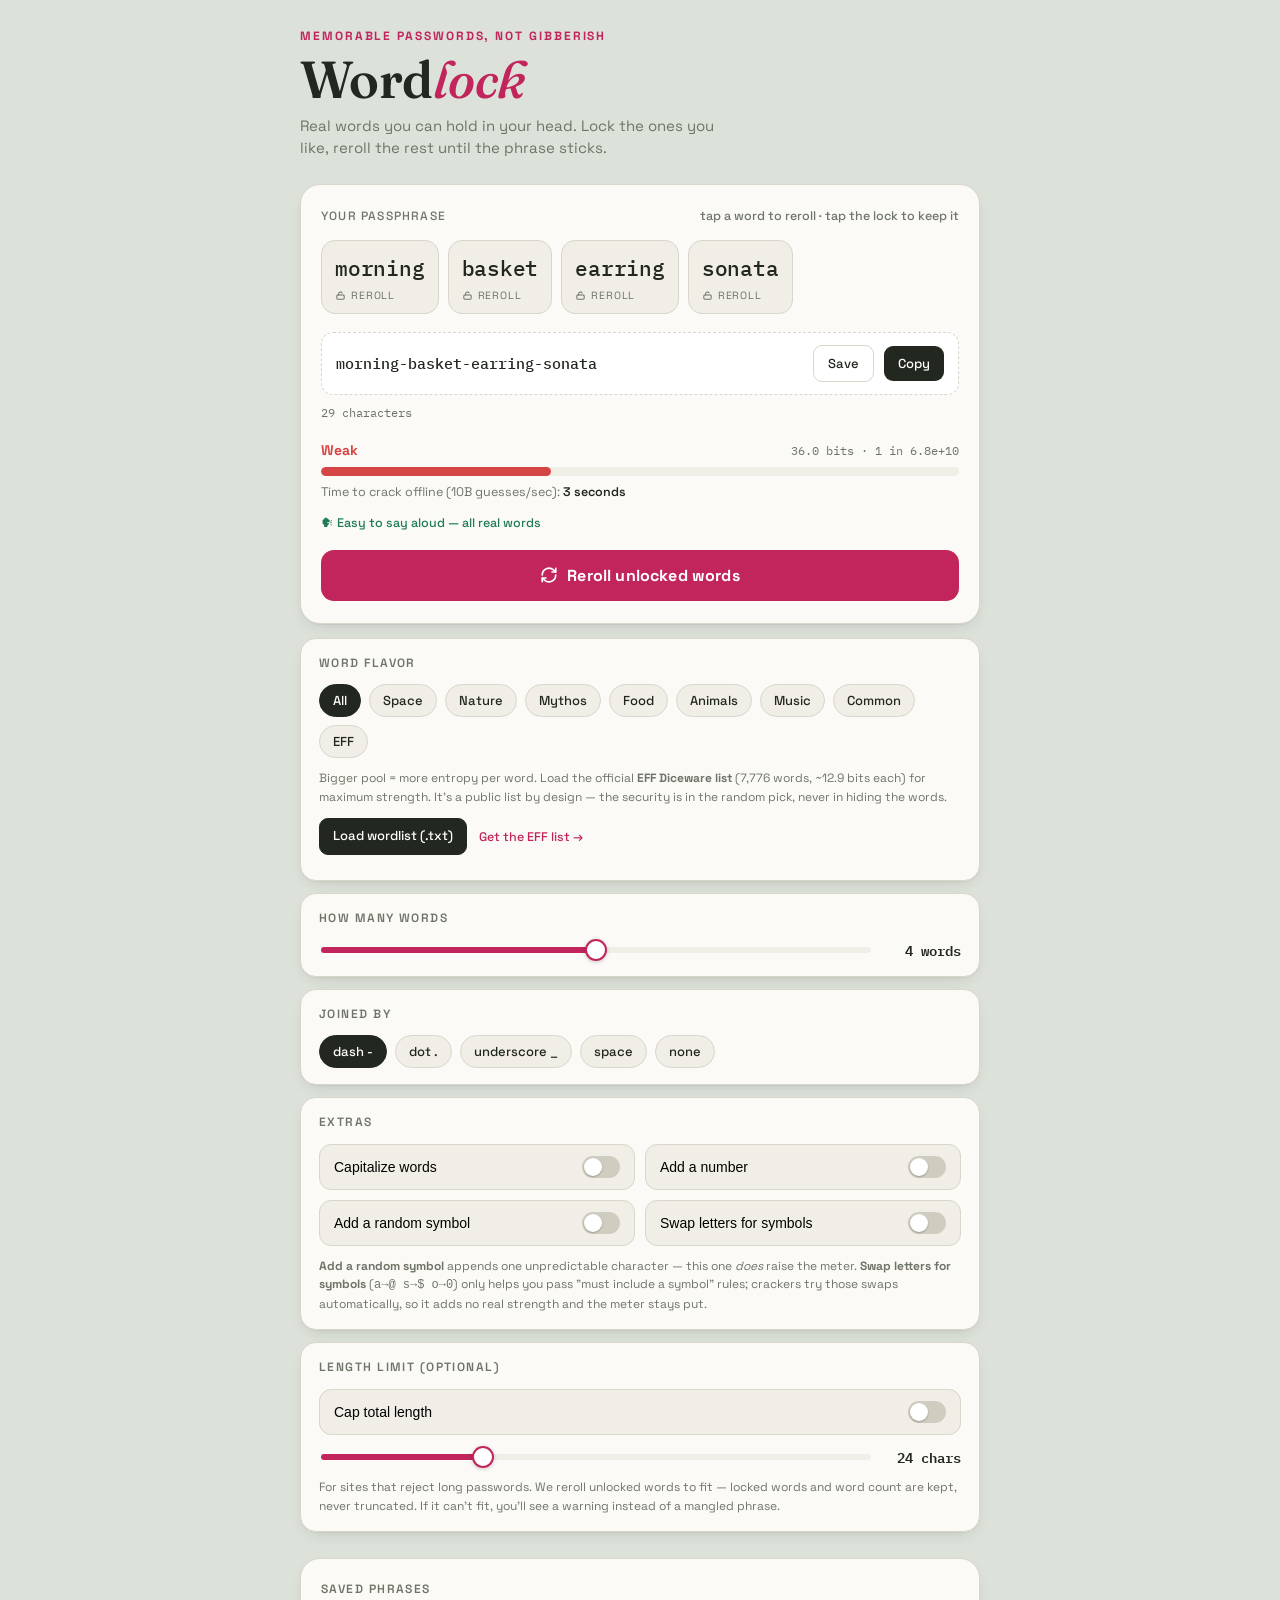
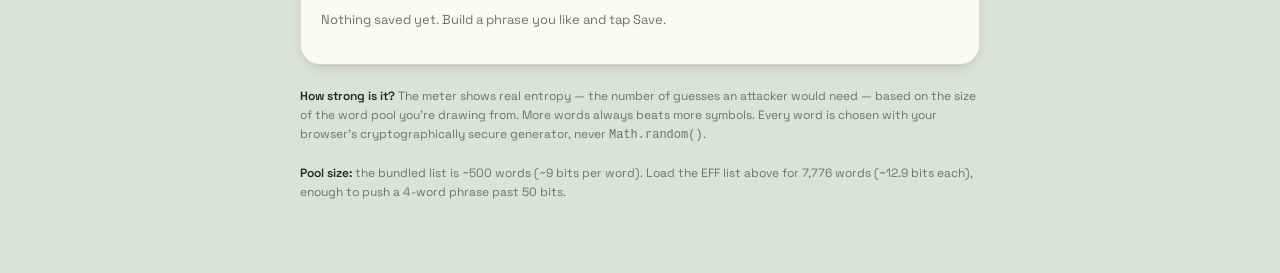
==== wordlock/index.html @ ac8728b7 "Deploy Wordlock app" ====
<!DOCTYPE html>
<html lang="en">
<head>
<meta charset="UTF-8">
<meta name="viewport" content="width=device-width, initial-scale=1">
<title>Wordlock — passwords you can actually remember</title>
<link rel="preconnect" href="https://fonts.googleapis.com">
<link rel="preconnect" href="https://fonts.gstatic.com" crossorigin>
<link href="https://fonts.googleapis.com/css2?family=Fraunces:ital,opsz,wght@0,9..144,400;0,9..144,600;1,9..144,500&family=Space+Grotesk:wght@400;500;700&family=IBM+Plex+Mono:wght@400;500;600&display=swap" rel="stylesheet">
  <link rel="stylesheet" href="styles.css">
</head>
<body>
<div class="wrap">
  <header>
    <p class="eyebrow">Memorable passwords, not gibberish</p>
    <h1 class="wordmark">Word<em>lock</em></h1>
    <p class="tagline">Real words you can hold in your head. Lock the ones you like, reroll the rest until the phrase sticks.</p>
  </header>

  <section class="card" aria-label="Your passphrase">
    <div class="card-label">
      <span>Your passphrase</span>
      <span class="hint">tap a word to reroll · tap the lock to keep it</span>
    </div>
    <div class="tiles" id="tiles"></div>

    <div class="output-row">
      <span class="output" id="output">—</span>
      <button class="copybtn alt" id="save">Save</button>
      <button class="copybtn" id="copy">Copy</button>
    </div>
    <p class="lenline" id="lenline"></p>

    <div class="meter-wrap">
      <div class="meter-head">
        <span class="meter-label" id="meterLabel">—</span>
        <span class="meter-stats" id="meterStats">0 bits</span>
      </div>
      <div class="meter-track"><div class="meter-fill" id="meterFill"></div></div>
      <p class="crack" id="crack"></p>
      <p class="say" id="say"></p>
    </div>

    <button class="gen" id="generate">
      <svg width="18" height="18" viewBox="0 0 24 24" fill="none" stroke="currentColor" stroke-width="2.2" stroke-linecap="round" stroke-linejoin="round"><path d="M3 12a9 9 0 0 1 15-6.7L21 8"/><path d="M21 3v5h-5"/><path d="M21 12a9 9 0 0 1-15 6.7L3 16"/><path d="M3 21v-5h5"/></svg>
      Reroll unlocked words
    </button>
  </section>

  <div class="controls">
    <div class="ctl">
      <p class="ctl-title">Word flavor</p>
      <div class="chips" id="themes"></div>
      <p class="ctl-note">Bigger pool = more entropy per word. Load the official <b>EFF Diceware list</b> (7,776 words, ~12.9 bits each) for maximum strength. It's a public list by design — the security is in the random pick, never in hiding the words.</p>
      <div class="import-row">
        <label class="import-btn">Load wordlist (.txt)
          <input type="file" id="wordfile" accept=".txt,text/plain" hidden>
        </label>
        <a class="import-link" href="https://www.eff.org/files/2016/07/18/eff_large_wordlist.txt" target="_blank" rel="noopener">Get the EFF list →</a>
      </div>
      <p class="import-status" id="importStatus"></p>
    </div>

    <div class="ctl">
      <p class="ctl-title">How many words</p>
      <div class="slider-row">
        <input type="range" id="count" min="2" max="6" value="4" step="1" aria-label="Number of words">
        <span class="slider-val" id="countVal">4 words</span>
      </div>
    </div>

    <div class="ctl">
      <p class="ctl-title">Joined by</p>
      <div class="chips" id="seps"></div>
    </div>

    <div class="ctl">
      <p class="ctl-title">Extras</p>
      <div class="toggle-grid">
        <button class="toggle" id="caps" aria-pressed="false">Capitalize words<span class="sw"></span></button>
        <button class="toggle" id="num" aria-pressed="false">Add a number<span class="sw"></span></button>
        <button class="toggle" id="symbol" aria-pressed="false">Add a random symbol<span class="sw"></span></button>
        <button class="toggle" id="leet" aria-pressed="false">Swap letters for symbols<span class="sw"></span></button>
      </div>
      <p class="ctl-note"><b>Add a random symbol</b> appends one unpredictable character — this one <em>does</em> raise the meter. <b>Swap letters for symbols</b> (<code>a&rarr;@ s&rarr;$ o&rarr;0</code>) only helps you pass "must include a symbol" rules; crackers try those swaps automatically, so it adds no real strength and the meter stays put.</p>
    </div>

    <div class="ctl">
      <p class="ctl-title">Length limit (optional)</p>
      <button class="toggle" id="limitOn" aria-pressed="false" style="width:100%;margin-bottom:12px">Cap total length<span class="sw"></span></button>
      <div class="slider-row" id="limitRow" hidden>
        <input type="range" id="maxLen" min="8" max="64" value="24" step="1" aria-label="Maximum characters">
        <span class="slider-val" id="maxLenVal">24 chars</span>
      </div>
      <p class="ctl-note">For sites that reject long passwords. We reroll unlocked words to fit — locked words and word count are kept, never truncated. If it can't fit, you'll see a warning instead of a mangled phrase.</p>
    </div>
  </div>

  <section class="card saved-card" aria-label="Saved phrases">
    <p class="ctl-title">Saved phrases</p>
    <p class="saved-empty" id="savedEmpty">Nothing saved yet. Build a phrase you like and tap Save.</p>
    <div class="saved-list" id="savedList"></div>
    <p class="saved-note" id="savedNote"></p>
  </section>

  <p class="footnote">
    <b>How strong is it?</b> The meter shows real entropy — the number of guesses an attacker would need — based on the size of the word pool you're drawing from. More words always beats more symbols. Every word is chosen with your browser's cryptographically secure generator, never <code>Math.random()</code>.
    <br><br>
    <b>Pool size:</b> the bundled list is ~500 words (~9 bits per word). Load the EFF list above for 7,776 words (~12.9 bits each), enough to push a 4-word phrase past 50 bits.
  </p>
</div>
  <script src="words.js"></script>
  <script src="eff.js"></script>
  <script src="app.js"></script>
</body>
</html>
---- wordlock/styles.css ----
:root{
  --bg:#DCE1D9;
  --surface:#FBFAF6;
  --inset:#F0EEE6;
  --ink:#22271F;
  --ink-soft:#6E7468;
  --line:#D9D6CA;
  --accent:#C2255C;
  --accent-soft:#FBE3EC;
  --weak:#D64545;
  --fair:#E0922F;
  --strong:#2F9E6E;
  --exc:#1F7A55;
  --radius:14px;
  --shadow:0 1px 0 rgba(34,39,31,.04), 0 6px 18px -10px rgba(34,39,31,.28);
}
*{box-sizing:border-box}
html,body{margin:0}
body{
  background:var(--bg);
  color:var(--ink);
  font-family:"Space Grotesk",system-ui,sans-serif;
  line-height:1.45;
  -webkit-font-smoothing:antialiased;
  padding:28px 18px 60px;
}
.wrap{max-width:680px;margin:0 auto}

/* header */
.eyebrow{
  font-size:12px;letter-spacing:.16em;text-transform:uppercase;
  color:var(--accent);font-weight:700;margin:0 0 10px;
}
.wordmark{
  font-family:"Fraunces",serif;
  font-weight:600;
  font-size:clamp(34px,8vw,52px);
  line-height:.95;letter-spacing:-.01em;margin:0;
}
.wordmark em{font-style:italic;font-weight:500;color:var(--accent)}
.tagline{color:var(--ink-soft);margin:10px 0 0;font-size:15px;max-width:42ch}

/* hero card */
.card{
  background:var(--surface);
  border:1px solid var(--line);
  border-radius:20px;
  box-shadow:var(--shadow);
  padding:22px 20px;
  margin-top:26px;
}
.card-label{
  display:flex;justify-content:space-between;align-items:baseline;
  font-size:12px;letter-spacing:.1em;text-transform:uppercase;
  color:var(--ink-soft);font-weight:500;margin-bottom:14px;
}
.hint{text-transform:none;letter-spacing:0;font-size:12.5px}

/* word tiles */
.tiles{display:flex;flex-wrap:wrap;gap:9px;align-items:stretch;min-height:64px}
.tile{
  position:relative;
  display:flex;flex-direction:column;align-items:flex-start;justify-content:center;
  background:var(--inset);
  border:1.5px solid var(--line);
  border-radius:var(--radius);
  padding:12px 13px 10px;
  cursor:pointer;
  transition:transform .12s ease, border-color .15s ease, background .15s ease;
  min-width:74px;
}
.tile:hover{transform:translateY(-2px);border-color:#c9c6ba}
.tile:focus-visible{outline:3px solid var(--accent-soft);outline-offset:2px}
.tile .w{
  font-family:"IBM Plex Mono",monospace;
  font-size:clamp(17px,4.6vw,21px);font-weight:500;letter-spacing:-.01em;
  color:var(--ink);
}
.tile .meta{
  display:flex;align-items:center;gap:5px;margin-top:5px;
  font-size:10.5px;letter-spacing:.08em;text-transform:uppercase;color:var(--ink-soft);
}
.tile .lockicon{width:11px;height:11px;display:inline-block}
.tile.locked{
  background:var(--accent-soft);
  border-color:var(--accent);
}
.tile.locked .meta{color:var(--accent);font-weight:600}
.tile.tumbling .w{opacity:.55}
.tile .reroll-note{display:none}

/* assembled output */
.output-row{
  display:flex;gap:10px;align-items:center;margin-top:18px;
  background:#fff;border:1.5px dashed var(--line);border-radius:12px;
  padding:12px 14px;
}
.output{
  flex:1;font-family:"IBM Plex Mono",monospace;font-size:15px;font-weight:500;
  color:var(--ink);word-break:break-all;user-select:all;
}
.copybtn{
  flex:none;border:none;background:var(--ink);color:#fff;
  font-family:"Space Grotesk",sans-serif;font-weight:500;font-size:13px;
  padding:9px 14px;border-radius:9px;cursor:pointer;transition:background .15s;
}
.copybtn:hover{background:#000}
.copybtn.done{background:var(--strong)}
.copybtn:focus-visible{outline:3px solid var(--accent-soft);outline-offset:2px}

/* strength meter */
.meter-wrap{margin-top:18px}
.meter-head{display:flex;justify-content:space-between;align-items:baseline;margin-bottom:7px}
.meter-label{font-weight:700;font-size:14px}
.meter-stats{font-family:"IBM Plex Mono",monospace;font-size:12px;color:var(--ink-soft)}
.meter-track{height:9px;border-radius:99px;background:var(--inset);overflow:hidden}
.meter-fill{height:100%;width:0;border-radius:99px;transition:width .35s ease, background .35s ease}
.crack{margin-top:7px;font-size:12.5px;color:var(--ink-soft)}
.crack b{color:var(--ink);font-weight:600}
.lenline{font-family:"IBM Plex Mono",monospace;font-size:12px;color:var(--ink-soft);margin:9px 0 0}
.lenline.over{color:var(--weak);font-weight:600}
.ctl-note{font-size:12px;color:var(--ink-soft);margin:11px 0 0;line-height:1.55}
.say{font-size:12.5px;margin:8px 0 0;font-weight:500}
.copybtn.alt{background:transparent;color:var(--ink);border:1.5px solid var(--line)}
.copybtn.alt:hover{background:var(--inset)}
.saved-empty{font-size:13px;color:var(--ink-soft);margin:0}
.saved-list{display:flex;flex-direction:column;gap:9px;margin:0}
.saved-item{display:flex;align-items:center;gap:10px;background:var(--inset);border:1px solid var(--line);border-radius:11px;padding:10px 12px}
.saved-phrase{flex:1;min-width:0;font-family:"IBM Plex Mono",monospace;font-size:13.5px;word-break:break-all}
.saved-bits{flex:none;font-size:10.5px;letter-spacing:.06em;text-transform:uppercase;color:var(--ink-soft);white-space:nowrap}
.icon-btn{flex:none;border:none;background:transparent;cursor:pointer;color:var(--ink-soft);font-size:12.5px;font-weight:500;font-family:inherit;padding:5px 8px;border-radius:7px;transition:.15s}
.icon-btn:hover{background:#fff;color:var(--ink)}
.icon-btn.danger:hover{color:var(--weak)}
.icon-btn:focus-visible{outline:3px solid var(--accent-soft);outline-offset:2px}
.saved-note{font-size:11.5px;color:var(--ink-soft);margin:12px 0 0;line-height:1.5}
.import-row{display:flex;flex-wrap:wrap;gap:12px;align-items:center;margin-top:12px}
.import-btn{display:inline-block;border:1.5px solid var(--ink);border-radius:9px;padding:8px 13px;font-size:13px;font-weight:500;cursor:pointer;background:var(--ink);color:#fff;transition:.15s}
.import-btn:hover{background:#000}
.import-link{font-size:12.5px;color:var(--accent);text-decoration:none;font-weight:500}
.import-link:hover{text-decoration:underline}
.import-status{font-size:12px;margin:9px 0 0;font-family:"IBM Plex Mono",monospace}
.import-status.ok{color:var(--strong)}
.import-status.warn{color:var(--weak)}

/* generate */
.gen{
  width:100%;margin-top:18px;border:none;cursor:pointer;
  background:var(--accent);color:#fff;
  font-family:"Space Grotesk",sans-serif;font-weight:700;font-size:16px;letter-spacing:.01em;
  padding:15px;border-radius:13px;transition:transform .1s ease, background .15s;
  display:flex;align-items:center;justify-content:center;gap:9px;
}
.gen:hover{background:#a81e4f}
.gen:active{transform:scale(.99)}
.gen:focus-visible{outline:3px solid var(--accent-soft);outline-offset:3px}
.gen svg{transition:transform .5s ease}
.gen.spin svg{transform:rotate(360deg)}

/* controls */
.controls{margin-top:14px}
.ctl{
  background:var(--surface);border:1px solid var(--line);border-radius:16px;
  padding:16px 18px;margin-top:12px;box-shadow:var(--shadow);
}
.ctl-title{font-size:12px;letter-spacing:.12em;text-transform:uppercase;color:var(--ink-soft);font-weight:600;margin:0 0 12px}
.chips{display:flex;flex-wrap:wrap;gap:8px}
.chip{
  border:1.5px solid var(--line);background:var(--inset);color:var(--ink);
  font-family:inherit;font-size:13px;font-weight:500;
  padding:7px 13px;border-radius:99px;cursor:pointer;transition:.15s;
}
.chip:hover{border-color:#c9c6ba}
.chip[aria-pressed="true"]{background:var(--ink);color:#fff;border-color:var(--ink)}
.chip:focus-visible{outline:3px solid var(--accent-soft);outline-offset:2px}

.slider-row{display:flex;align-items:center;gap:14px}
input[type=range]{
  -webkit-appearance:none;appearance:none;flex:1;height:6px;border-radius:99px;
  background:linear-gradient(90deg,var(--accent) var(--pct,50%),var(--inset) var(--pct,50%));
  outline:none;cursor:pointer;
}
input[type=range]::-webkit-slider-thumb{
  -webkit-appearance:none;width:22px;height:22px;border-radius:50%;
  background:#fff;border:2px solid var(--accent);cursor:pointer;box-shadow:0 1px 4px rgba(0,0,0,.2);
}
input[type=range]::-moz-range-thumb{
  width:22px;height:22px;border-radius:50%;background:#fff;border:2px solid var(--accent);cursor:pointer;
}
.slider-val{font-family:"IBM Plex Mono",monospace;font-weight:600;min-width:74px;text-align:right;font-size:14px}

.toggle-grid{display:grid;grid-template-columns:1fr 1fr;gap:10px}
@media (max-width:440px){.toggle-grid{grid-template-columns:1fr}}
.toggle{
  display:flex;align-items:center;justify-content:space-between;gap:10px;
  border:1.5px solid var(--line);border-radius:12px;background:var(--inset);
  padding:11px 14px;cursor:pointer;font-size:14px;font-weight:500;transition:.15s;
}
.toggle:hover{border-color:#c9c6ba}
.toggle:focus-visible{outline:3px solid var(--accent-soft);outline-offset:2px}
.toggle .sw{flex:none;width:38px;height:22px;border-radius:99px;background:#cfccc0;position:relative;transition:background .2s}
.toggle .sw::after{content:"";position:absolute;top:2px;left:2px;width:18px;height:18px;border-radius:50%;background:#fff;transition:transform .2s;box-shadow:0 1px 2px rgba(0,0,0,.25)}
.toggle[aria-pressed="true"]{border-color:var(--accent);background:var(--accent-soft)}
.toggle[aria-pressed="true"] .sw{background:var(--accent)}
.toggle[aria-pressed="true"] .sw::after{transform:translateX(16px)}

.footnote{margin-top:22px;font-size:12px;color:var(--ink-soft);line-height:1.6}
.footnote b{color:var(--ink);font-weight:600}

@media (prefers-reduced-motion: reduce){
  *{transition:none !important;animation:none !important}
}
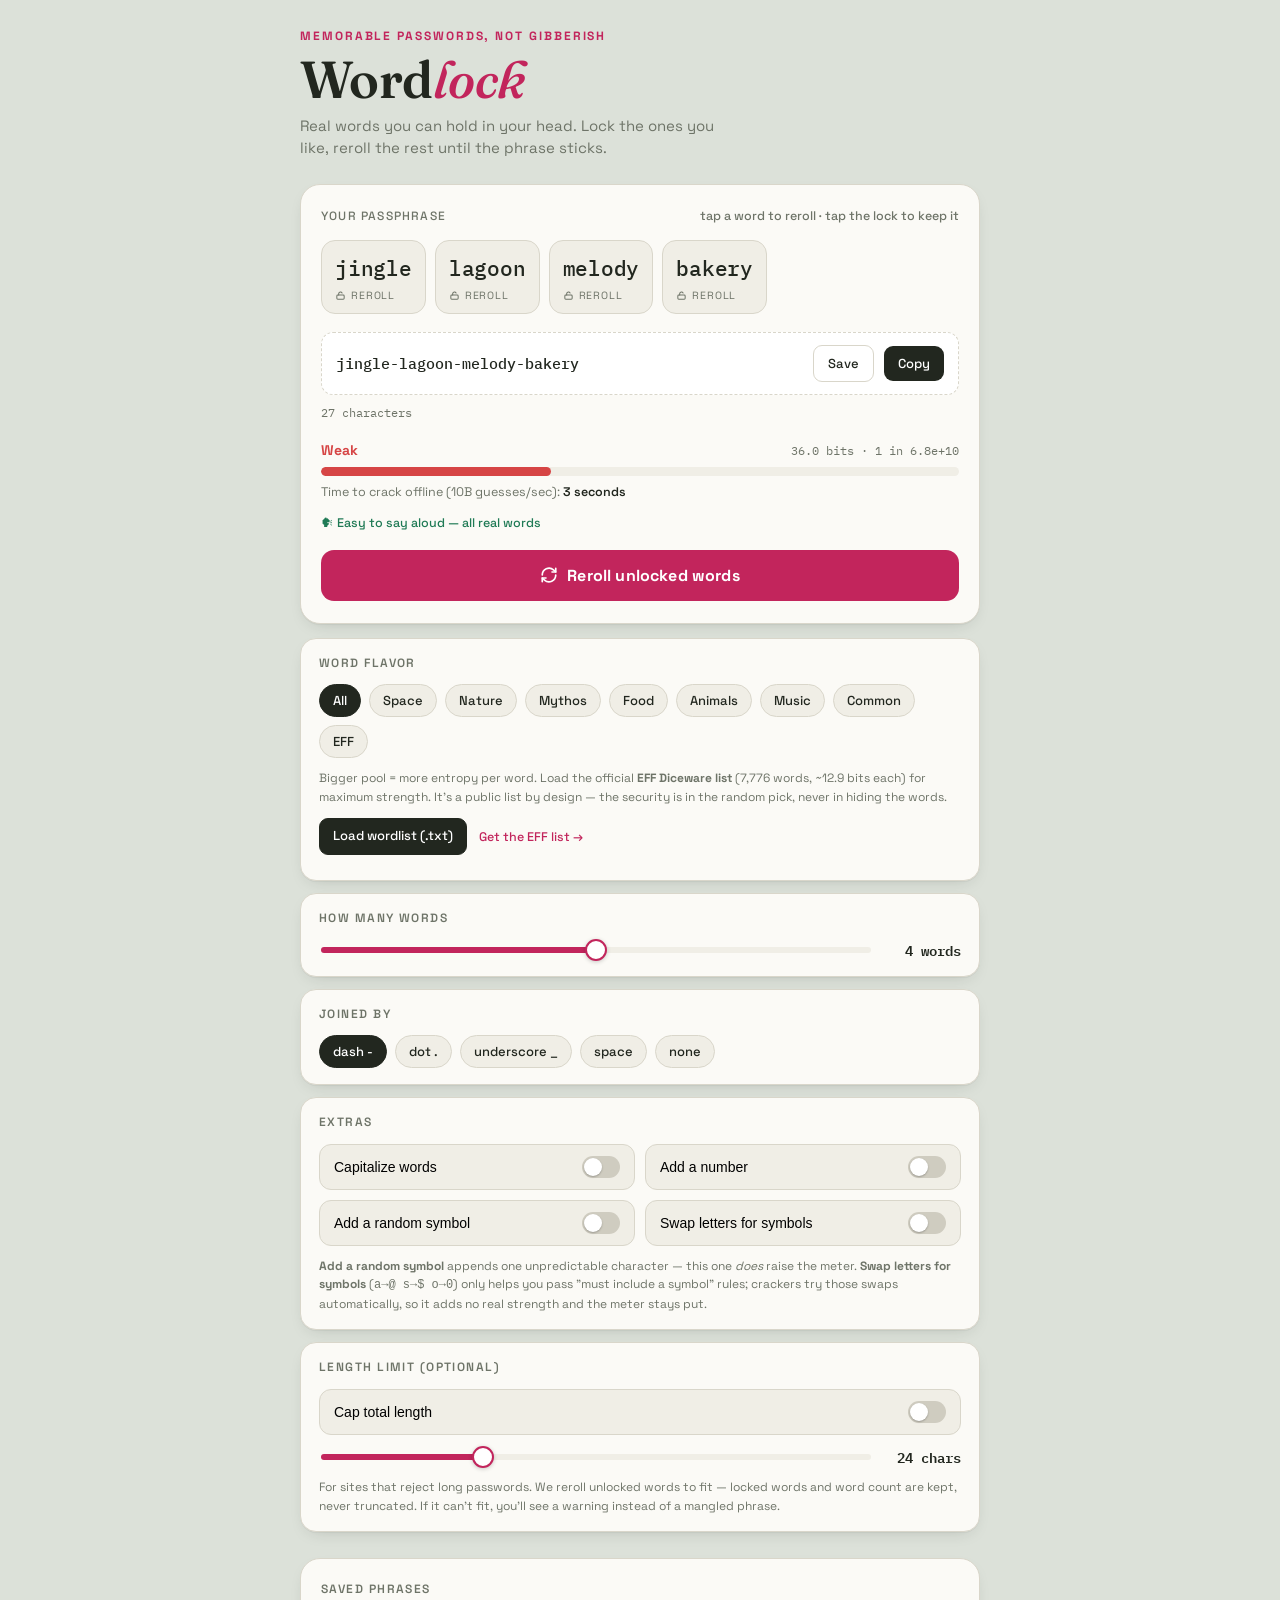
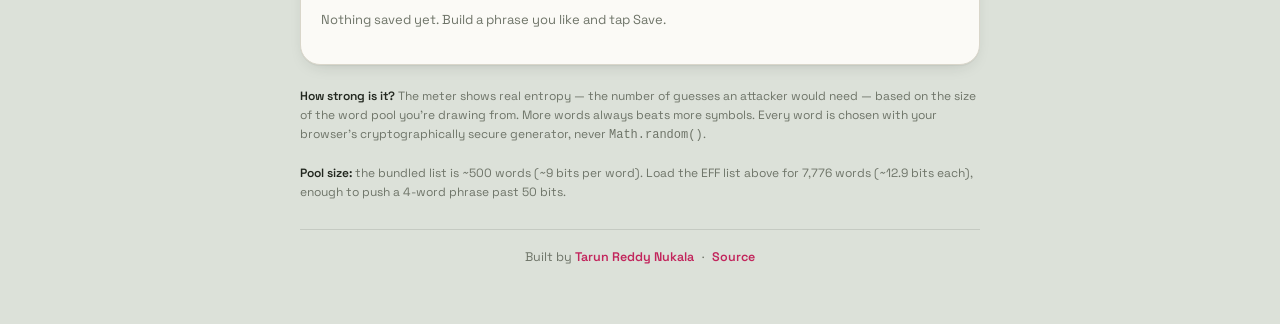
==== commit ca3ed7e6: "Add Wordlock footer" ====
--- a/wordlock/index.html
+++ b/wordlock/index.html
@@ -108,6 +108,12 @@
     <br><br>
     <b>Pool size:</b> the bundled list is ~500 words (~9 bits per word). Load the EFF list above for 7,776 words (~12.9 bits each), enough to push a 4-word phrase past 50 bits.
   </p>
+
+  <footer class="footer">
+    <span>Built by <a href="https://tr-nukala.com" rel="me">Tarun Reddy Nukala</a></span>
+    <span aria-hidden="true">·</span>
+    <a href="https://github.com/tr-nukala/wordlock" rel="noopener">Source</a>
+  </footer>
 </div>
   <script src="words.js"></script>
   <script src="eff.js"></script>
--- a/wordlock/styles.css
+++ b/wordlock/styles.css
@@ -205,6 +205,19 @@
 
 .footnote{margin-top:22px;font-size:12px;color:var(--ink-soft);line-height:1.6}
 .footnote b{color:var(--ink);font-weight:600}
+.footer{
+  display:flex;
+  flex-wrap:wrap;
+  justify-content:center;
+  gap:8px;
+  margin-top:26px;
+  padding-top:18px;
+  border-top:1px solid rgba(34,39,31,.12);
+  color:var(--ink-soft);
+  font-size:12.5px;
+}
+.footer a{color:var(--accent);font-weight:600;text-decoration:none}
+.footer a:hover{text-decoration:underline}
 
 @media (prefers-reduced-motion: reduce){
   *{transition:none !important;animation:none !important}
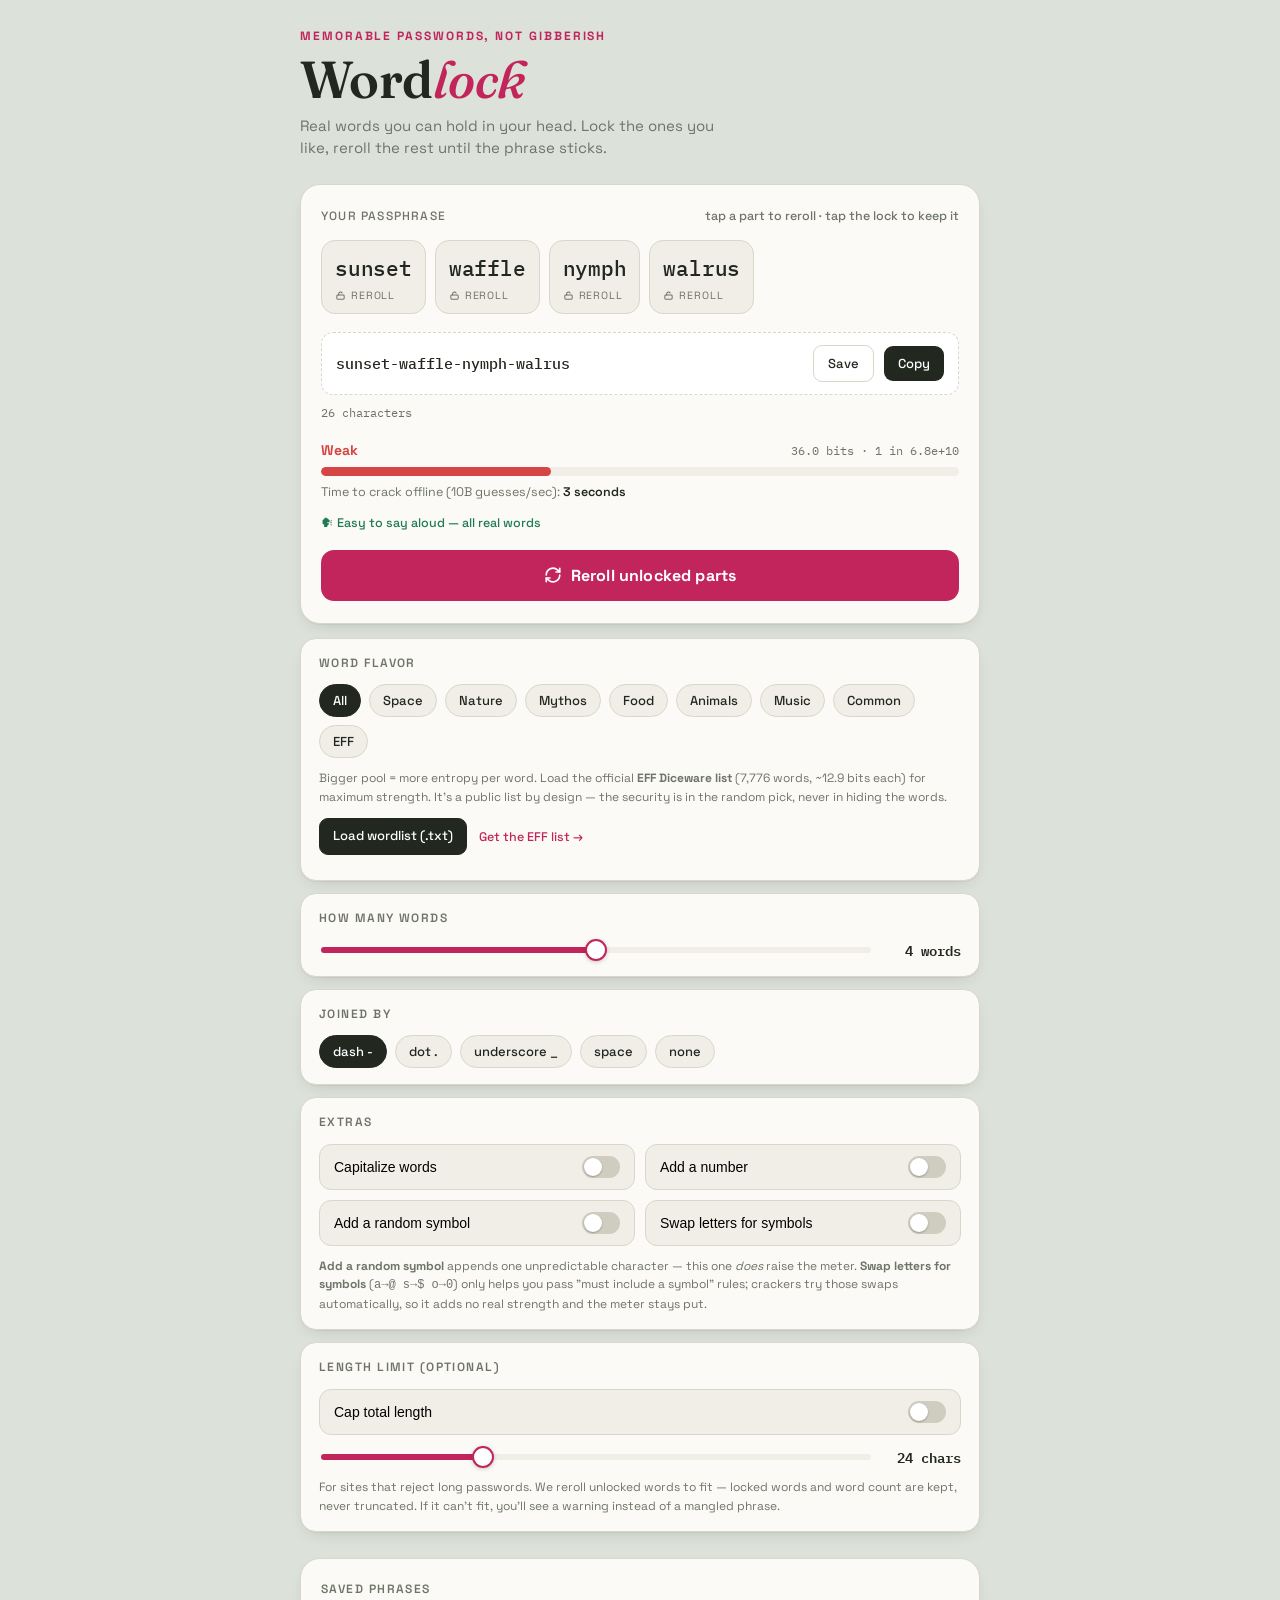
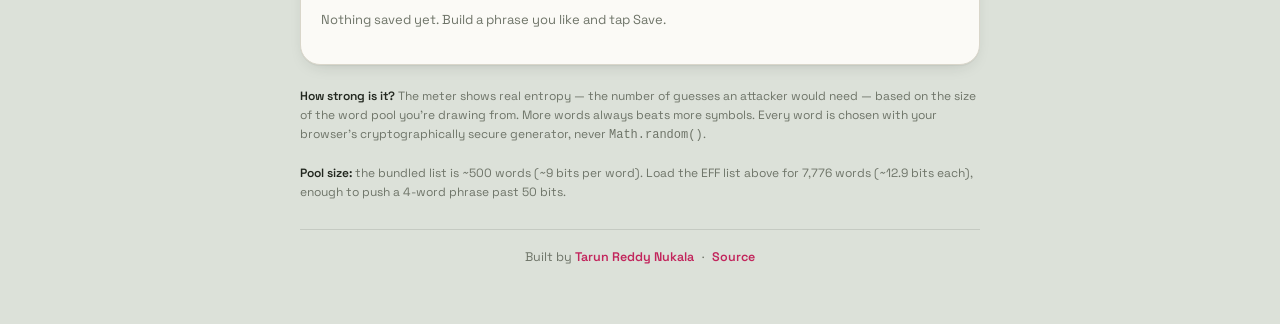
==== commit f9fdd560: "Add lockable Wordlock extras" ====
--- a/wordlock/index.html
+++ b/wordlock/index.html
@@ -20,7 +20,7 @@
   <section class="card" aria-label="Your passphrase">
     <div class="card-label">
       <span>Your passphrase</span>
-      <span class="hint">tap a word to reroll · tap the lock to keep it</span>
+      <span class="hint">tap a part to reroll · tap the lock to keep it</span>
     </div>
     <div class="tiles" id="tiles"></div>
 
@@ -43,7 +43,7 @@
 
     <button class="gen" id="generate">
       <svg width="18" height="18" viewBox="0 0 24 24" fill="none" stroke="currentColor" stroke-width="2.2" stroke-linecap="round" stroke-linejoin="round"><path d="M3 12a9 9 0 0 1 15-6.7L21 8"/><path d="M21 3v5h-5"/><path d="M21 12a9 9 0 0 1-15 6.7L3 16"/><path d="M3 21v-5h5"/></svg>
-      Reroll unlocked words
+      Reroll unlocked parts
     </button>
   </section>
 
--- a/wordlock/styles.css
+++ b/wordlock/styles.css
@@ -86,6 +86,8 @@
   border-color:var(--accent);
 }
 .tile.locked .meta{color:var(--accent);font-weight:600}
+.tile.extra{min-width:62px}
+.tile.extra .w{font-weight:600}
 .tile.tumbling .w{opacity:.55}
 .tile .reroll-note{display:none}
 
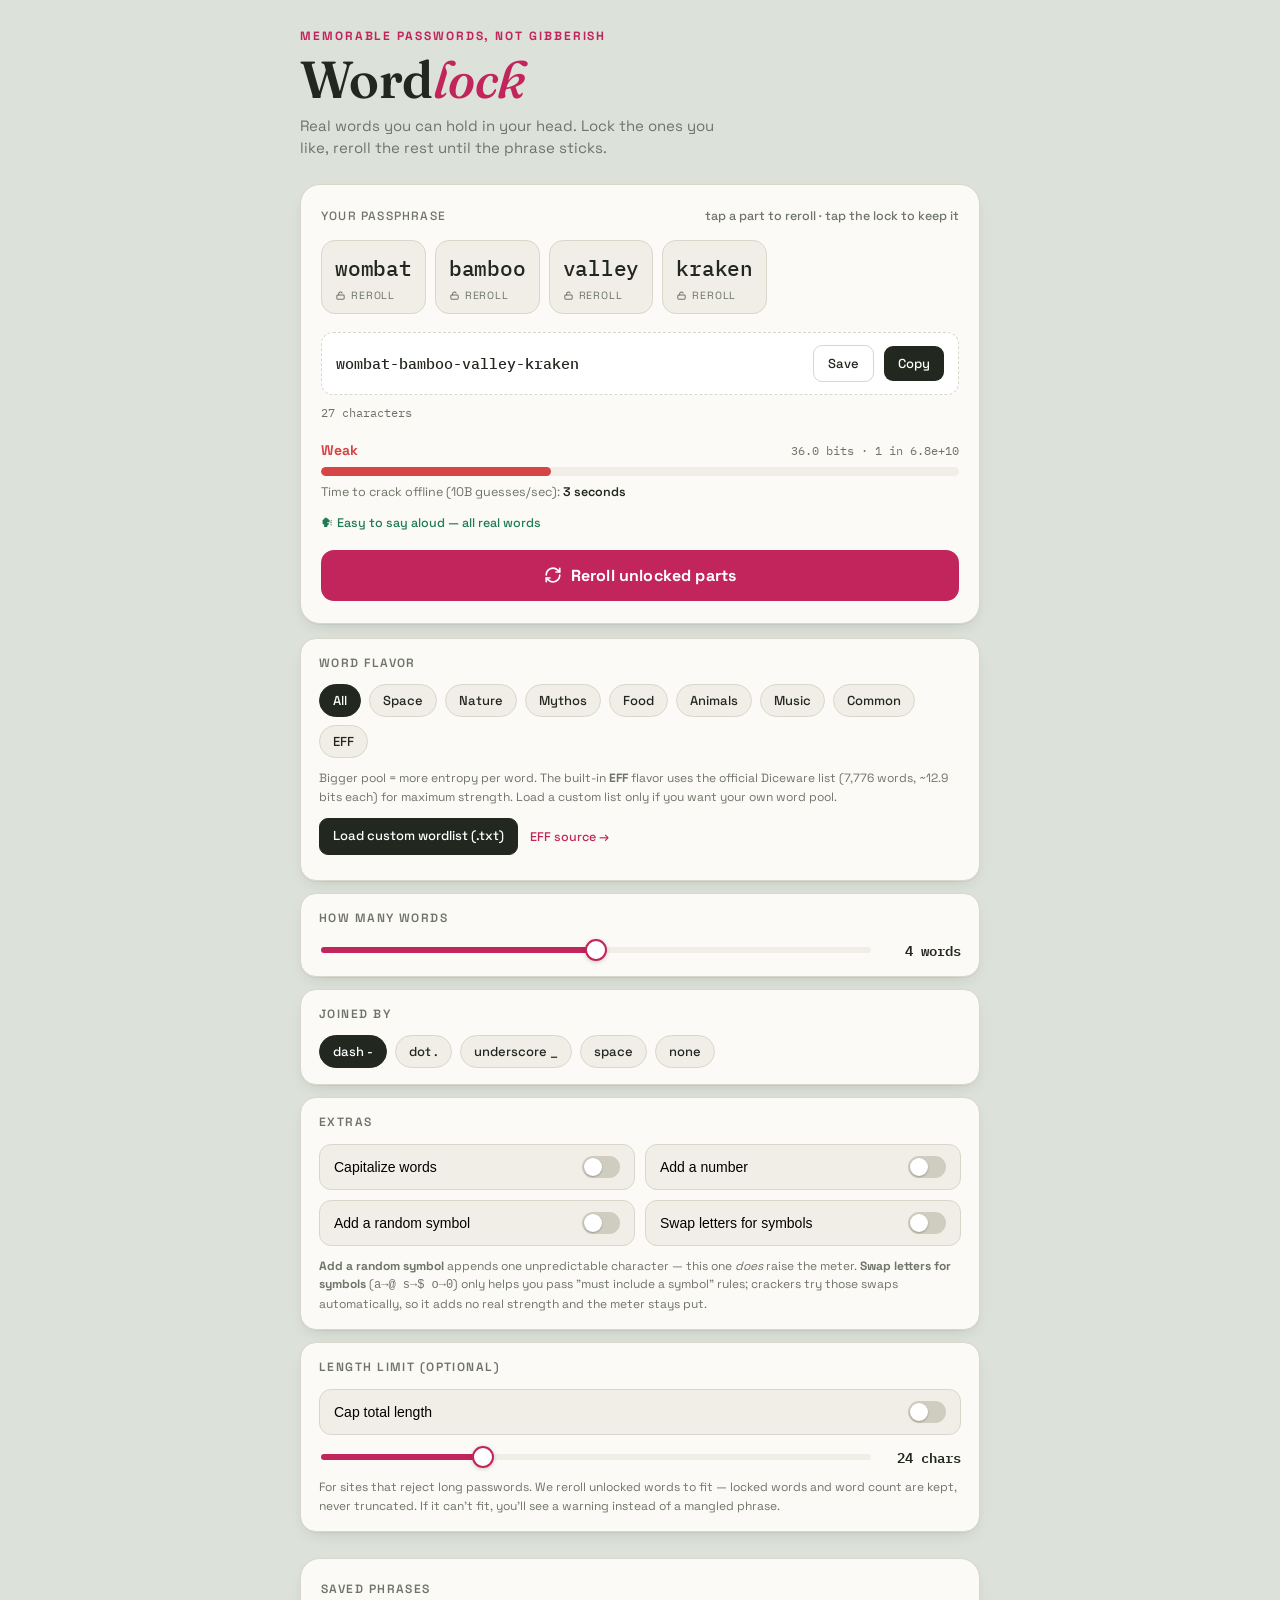
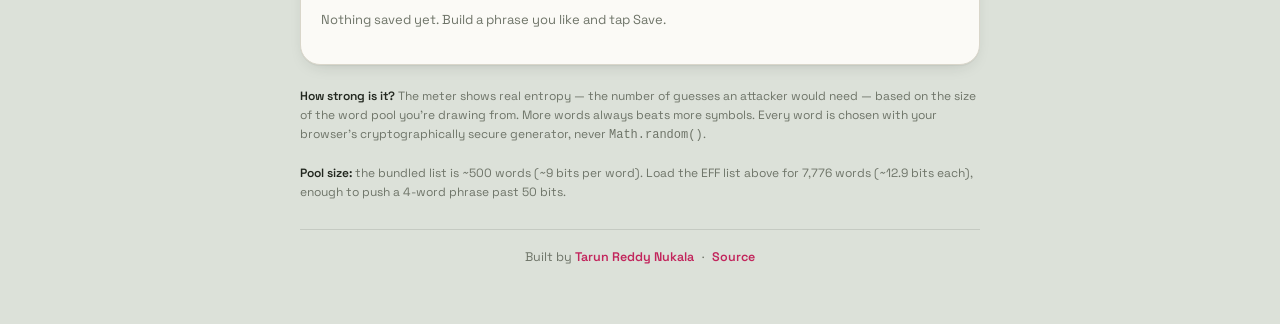
==== commit 1c128b8b: "Clarify Wordlock custom import" ====
--- a/wordlock/index.html
+++ b/wordlock/index.html
@@ -51,12 +51,12 @@
     <div class="ctl">
       <p class="ctl-title">Word flavor</p>
       <div class="chips" id="themes"></div>
-      <p class="ctl-note">Bigger pool = more entropy per word. Load the official <b>EFF Diceware list</b> (7,776 words, ~12.9 bits each) for maximum strength. It's a public list by design — the security is in the random pick, never in hiding the words.</p>
+      <p class="ctl-note">Bigger pool = more entropy per word. The built-in <b>EFF</b> flavor uses the official Diceware list (7,776 words, ~12.9 bits each) for maximum strength. Load a custom list only if you want your own word pool.</p>
       <div class="import-row">
-        <label class="import-btn">Load wordlist (.txt)
+        <label class="import-btn">Load custom wordlist (.txt)
           <input type="file" id="wordfile" accept=".txt,text/plain" hidden>
         </label>
-        <a class="import-link" href="https://www.eff.org/files/2016/07/18/eff_large_wordlist.txt" target="_blank" rel="noopener">Get the EFF list →</a>
+        <a class="import-link" href="https://www.eff.org/files/2016/07/18/eff_large_wordlist.txt" target="_blank" rel="noopener">EFF source →</a>
       </div>
       <p class="import-status" id="importStatus"></p>
     </div>
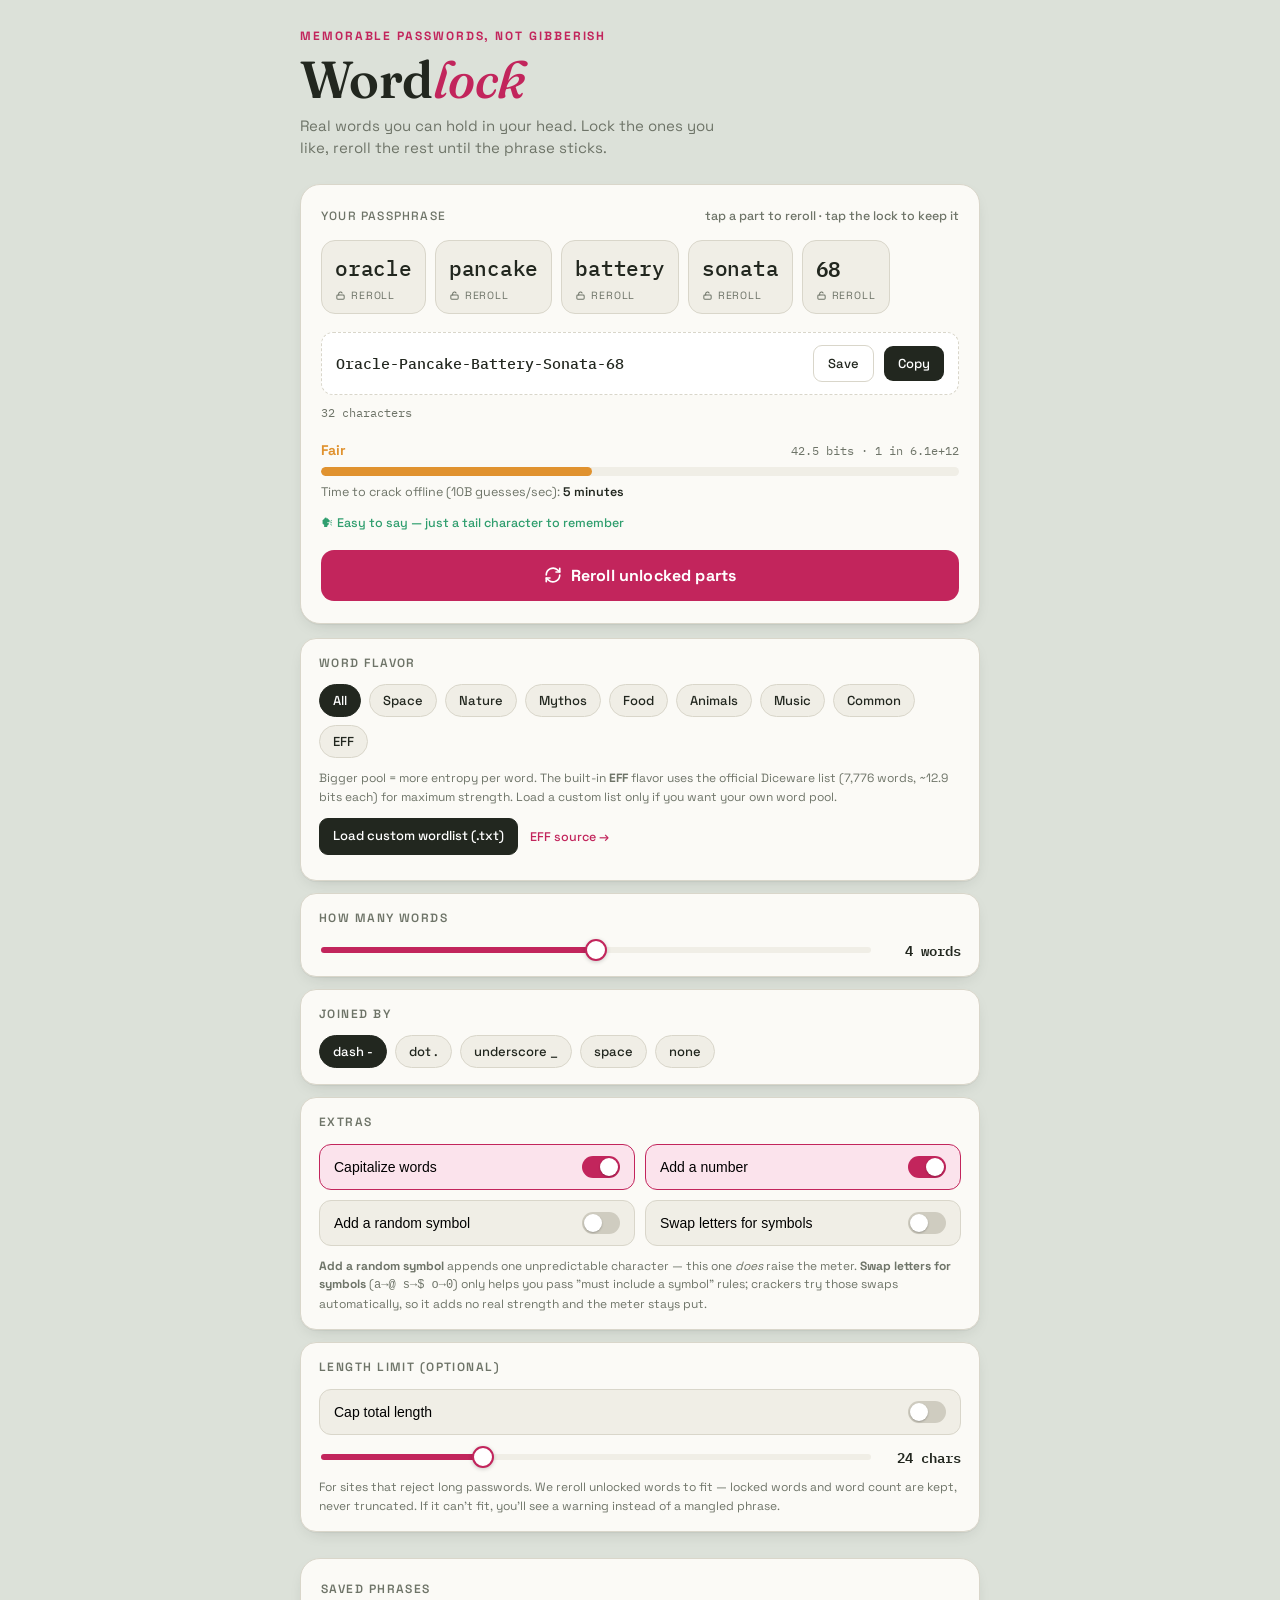
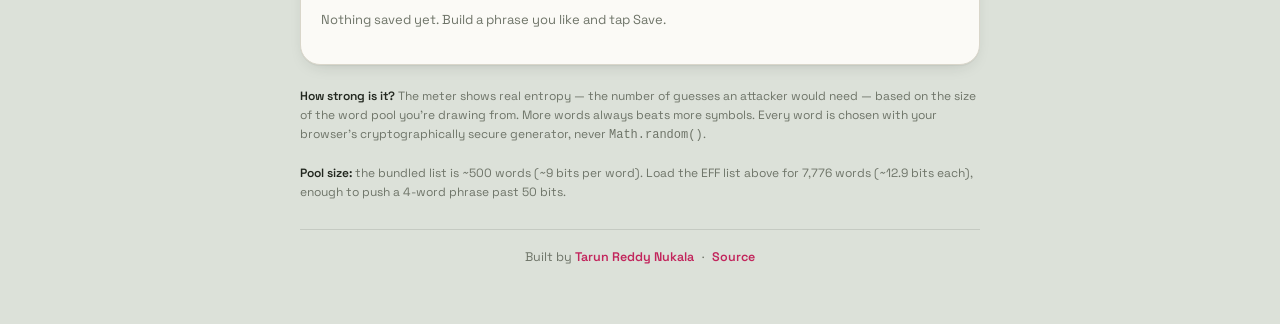
==== commit e17acff7: "Enable Wordlock extras by default" ====
--- a/wordlock/index.html
+++ b/wordlock/index.html
@@ -77,8 +77,8 @@
     <div class="ctl">
       <p class="ctl-title">Extras</p>
       <div class="toggle-grid">
-        <button class="toggle" id="caps" aria-pressed="false">Capitalize words<span class="sw"></span></button>
-        <button class="toggle" id="num" aria-pressed="false">Add a number<span class="sw"></span></button>
+        <button class="toggle" id="caps" aria-pressed="true">Capitalize words<span class="sw"></span></button>
+        <button class="toggle" id="num" aria-pressed="true">Add a number<span class="sw"></span></button>
         <button class="toggle" id="symbol" aria-pressed="false">Add a random symbol<span class="sw"></span></button>
         <button class="toggle" id="leet" aria-pressed="false">Swap letters for symbols<span class="sw"></span></button>
       </div>
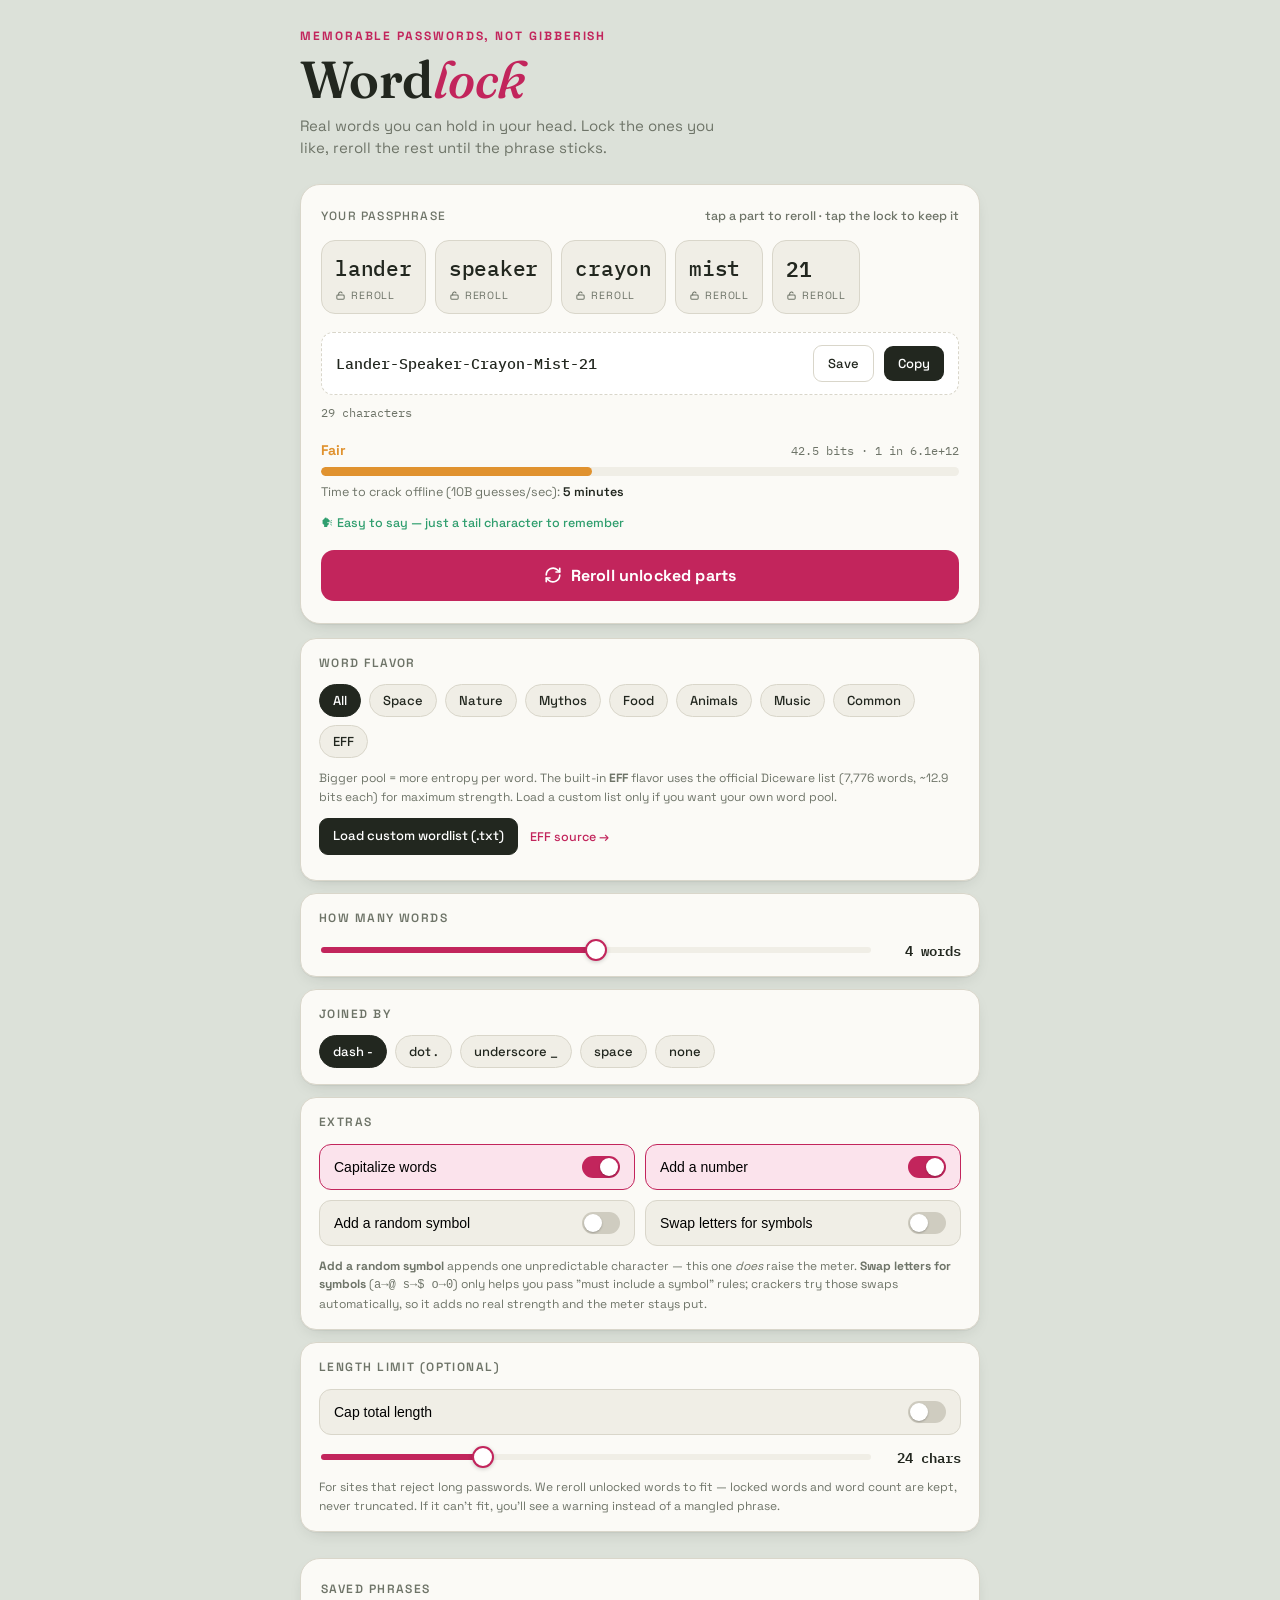
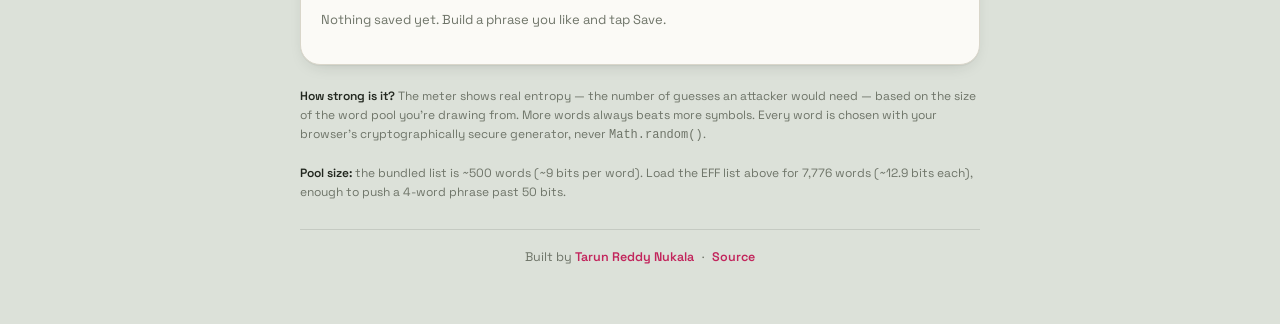
==== commit 861bfff9: "Sync Wordlock toggle defaults" ====
--- a/wordlock/index.html
+++ b/wordlock/index.html
@@ -7,7 +7,7 @@
 <link rel="preconnect" href="https://fonts.googleapis.com">
 <link rel="preconnect" href="https://fonts.gstatic.com" crossorigin>
 <link href="https://fonts.googleapis.com/css2?family=Fraunces:ital,opsz,wght@0,9..144,400;0,9..144,600;1,9..144,500&family=Space+Grotesk:wght@400;500;700&family=IBM+Plex+Mono:wght@400;500;600&display=swap" rel="stylesheet">
-  <link rel="stylesheet" href="styles.css">
+  <link rel="stylesheet" href="styles.css?v=20260620-1">
 </head>
 <body>
 <div class="wrap">
@@ -117,6 +117,6 @@
 </div>
   <script src="words.js"></script>
   <script src="eff.js"></script>
-  <script src="app.js"></script>
+  <script src="app.js?v=20260620-1"></script>
 </body>
 </html>
